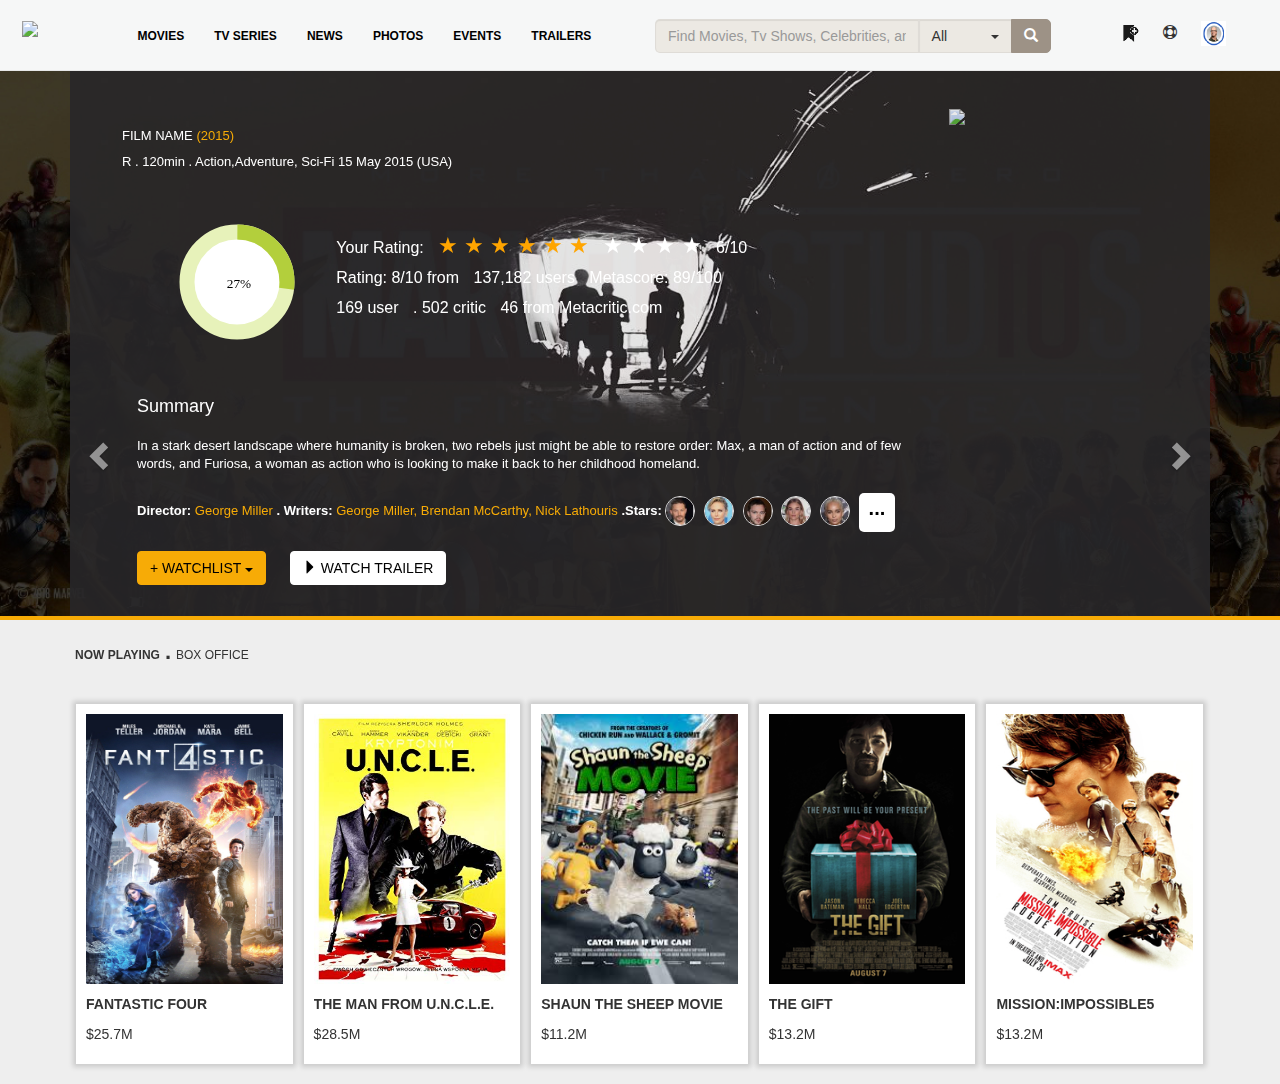
==== assign.html @ 1374ca65 "initial commit" ====
<!DOCTYPE html>
<html lang="en">
<head>
  <title>Assin</title>
  <meta charset="utf-8">
  <meta name="viewport" content="width=device-width, initial-scale=1">
  <link rel="stylesheet" href="https://maxcdn.bootstrapcdn.com/bootstrap/3.4.0/css/bootstrap.min.css">
  <script src="https://ajax.googleapis.com/ajax/libs/jquery/3.4.1/jquery.min.js"></script>
  <script src="https://maxcdn.bootstrapcdn.com/bootstrap/3.4.0/js/bootstrap.min.js"></script>
  <link rel="stylesheet" type="text/css" href="css/assign.css">
  <link rel="stylesheet" href="https://cdnjs.cloudflare.com/ajax/libs/font-awesome/4.7.0/css/font-awesome.min.css">
</head>
<body>
<nav class="navbar navbar-default navbar-fixed-top">
  <div class="container-fluid labs_header">
		<div class="col-lg-1 col-md-1 col-sm-3 col-xs-3 ">
			<a class="navbar-brand header_logo" href="#"><img src="images/imdplogo.png" class="img-responsive"></a>
		</div>
		 <!-- Brand and toggle get grouped for better mobile display -->
		<div class="navbar-header">
		  <button type="button" class="navbar-toggle collapsed" data-toggle="collapse" data-target="#bs-example-navbar-collapse-1" aria-expanded="false">
			<span class="sr-only">Toggle navigation</span>
			<span class="icon-bar"></span>
			<span class="icon-bar"></span>
			<span class="icon-bar"></span>
		  </button>
		</div>
		<div class="col-lg-5 col-md-5 col-sm-9 col-xs-12 header_menu_list">
			<div class="collapse navbar-collapse" id="bs-example-navbar-collapse-1">
			  <ul class="nav navbar-nav">
				<li><a href="#">MOVIES<span class="sr-only">(current)</span></a></li>
				<li><a href="#">TV SERIES</a></li>
				<li><a href="#">NEWS</a></li>
				<li><a href="#">PHOTOS</a></li>
				<li><a href="#">EVENTS</a></li>
				<li><a href="#">TRAILERS</a></li>
			  </ul>
			</div>
		</div>
		<div class="col-lg-4 col-md-4 col-sm-6 col-xs-12 paddingTop8 search_bar">
			<div class="input-group">
				<input type="hidden" name="search_param" value="all" id="search_param">         
				<input type="text" class="form-control" name="x" placeholder="Find Movies, Tv Shows, Celebrities, and More...">
				<div class="input-group-btn search-panel">
					<button type="button" class="btn btn-default dropdown-toggle" data-toggle="dropdown">
					  <span id="search_concept">All</span>  <span class="caret maginLeft40"></span>
					</button>
					<ul class="dropdown-menu" role="menu">
					  <li><a href="#contains"> <span class="glyphicon glyphicon-envelope text-danger"></span> Titles</a></li>
					  <li><a href="#its_equal"> <span class="glyphicon glyphicon-music text-warning"></span> TV Episodes</a></li>
					  <li><a href="#greather_than"> <span class="glyphicon glyphicon-user text-success"></span> Names</a></li>
					  <li><a href="#less_than"><span class="glyphicon glyphicon-book text-primary"></span> Companies </a></li>
					  <li class="divider"></li>
					  <li><a href="#all"> <span class="glyphicon glyphicon-picture text-info"></span> Movies</a></li>
					</ul>
				</div>
				<span class="input-group-btn">
					<button class="btn btn-default search_icon" type="button"><span class="glyphicon glyphicon-search"></span></button>
				</span>
			</div>
		</div>
		<div class="col-lg-2 col-md-2 col-sm-6 col-xs-4 pull-right profile_icons">
			<ul class="nav_right user_icons">
				<li>
					<img src="images/book_mark.png"style="width:18px;">
				</li>
				<li><i class="fa fa-support"></i></li>
				<li>
					<img src="images/profile_img.png" width="25px" height="25px" class="img-fluid">
				</li>
			</ul>
		</div>
   </div>
</nav>
<section class="banner">
	<div class="backgroundImg">
		<div class="container">
			<!-- Wrapper for slides -->
			<div class="carousel-inner">
			  <div class="item active">
				<img src="images/la.jpg" alt="Los Angeles" class="main_image">
					<div class="textImg">
						<div class="col-md-9 col-xs-12 movie_main_des">
							<h3 class="">FILM NAME <span class="yellowText">(2015)</span></h3>
							<p>R . 120min . Action,Adventure, Sci-Fi 15 May 2015 (USA)</p>
							<div class="col-md-3"><canvas id="myCanvas" width="200" height="200"></canvas></div>
							<div class="col-md-9 col-sm-6">
							<ul class="review_rating nopadding">
							<li>
								<span>Your Rating: </span>
								<span class="star_rating">&#x2605; &#x2605; &#x2605; &#x2605; &#x2605; &#x2605;</span> 
								<span class="star">&#x2605; &#x2605; &#x2605; &#x2605;</span>
								<span>6/10</span>  
							</li>
							<li>
								<span>Rating: 8/10 from</span>
								<span>137,182 users</span>
								<span>Metascore: 89/100</span>
							</li>
							<li>
								<span>169 user</span> . 
								<span>502 critic</span>
								<span>46 from Metacritic.com</span>
							</li>
							</ul>
							
							</div>
							<div class="col-md-12 col-sm-6 summary">
								<h5 class="paddingBottom10">Summary</h5>
								<p class="paddingBottom10 summary_description">In a stark desert landscape where humanity is broken, two rebels just might be able to restore order:
								Max, a man of action and of few words, and Furiosa, a woman as action who is looking to make it back to her childhood homeland.
								</p>
								<p class="paddingBottom15 summary_description"><b>Director:</b> <span class="yellowText">George Miller</span> <b>. Writers:</b> <span class="yellowText">George Miller, Brendan McCarthy, Nick Lathouris</span> 
								<b>.Stars:</b>
								<span class="fury_stars">
									<img src="images/tom_hardy.PNG"> 
									<img src="images/charlize.PNG">
									<img src="images/nicholas.PNG">
									<img src="images/rosie.PNG">
									<img src="images/zoe_kravitz.PNG">
								</span>
								<span class="tribel_dot">...</span>
								</p>
								<span>
									<div class="dropdown marginRight20">
										<button class="btn btn-primary dropdown-toggle watch_list" type="button" data-toggle="dropdown">+ WATCHLIST
										<span class="caret"></span></button>
									</div>
								</span>
								<span>
									<a href="#" class="btn btn-info watch_list">
										<span class="glyphicon glyphicon-triangle-right"></span> WATCH TRAILER
									</a>
								</span>
							</div>
						</div>
						<div class="col-md-3 col-sm-3 movie_image">
							<img src="images/Capture.png" class="img-responsive" style="height: 470px;">
						</div>
					</div>
			  </div>

			  <div class="item">
				<img src="images/chicago.jpg" alt="Chicago" style="width:100%;">
			  </div>
			
			  <div class="item">
				<img src="images/ny.jpg" alt="New york" style="width:100%;">
			  </div>
			</div>

			<!-- Left and right controls -->
			<a class="left carousel-control" href="#myCarousel" data-slide="prev">
			  <span class="glyphicon glyphicon-chevron-left"></span>
			  <span class="sr-only">Previous</span>
			</a>
			<a class="right carousel-control" href="#myCarousel" data-slide="next">
			  <span class="glyphicon glyphicon-chevron-right"></span>
			  <span class="sr-only">Next</span>
			</a>
		</div>
	</div>
</section>
<section class="now_playing">
	<div class="container">
	  <div class="row">
		<div class="col-lg-12 col-md-12 col-sm-12 col-xs-12">
		  <h6 class="text-uppercase pull-left headingText"><b>Now playing</b><span class="dot">.</span><span>Box Office</span></h6>
		</div>
		<div class="col-lg-12 col-md-12 col-sm-12 col-xs-12 movieListSection">
		   <div class="col-lg-3 col-md-3 col-sm-3 col-xs-12 hoverDiv">
			<img src="images/fant_four.jpg" class="img-responsive box-office" alt="img1">
			<p class="productName text-uppercase"><b>Fantastic four</b></p>
			<p class="productPrice">$25.7M</p>  
			<div class="overlay">
			  <img src="images/play-button.png" class="img-responsive playBtn" alt="play">
			</div>
		   </div>

			<div class="col-lg-3 col-md-3 col-sm-3 col-xs-12 hoverDiv">
			<img src="images/man_for.jpg" class="img-responsive box-office" alt="img1">
			<p class="productName text-uppercase"><b>The man from u.n.c.l.e.</b></p>
			<p class="productPrice">$28.5M</p>
			<div class="overlay">
			  <img src="images/play-button.png" class="img-responsive playBtn" alt="play">
			</div>
		   </div>

		   <div class="col-lg-3 col-md-3 col-sm-3 col-xs-12 hoverDiv">
			<img src="images/sheep.jpg" class="img-responsive box-office" alt="img1">
			<p class="productName text-uppercase"><b>Shaun the sheep movie</b></p>
			<p class="productPrice">$11.2M</p>
			<div class="overlay">
			  <img src="images/play-button.png" class="img-responsive playBtn" alt="play">
			</div>
		   </div>

		   <div class="col-lg-3 col-md-3 col-sm-3 col-xs-12 hoverDiv">
			<img src="images/the_gift.png" class="img-responsive box-office" alt="img1">
			<p class="productName text-uppercase"><b>The gift</b></p>
			<p class="productPrice">$13.2M</p>
			<div class="overlay">
			  <img src="images/play-button.png" class="img-responsive playBtn" alt="play">
			</div>
		   </div>
		   <div class="col-lg-3 col-md-3 col-sm-3 col-xs-12 hoverDiv">
			<img src="images/impossibe_five.jpg" class="img-responsive box-office" alt="img1">
			<p class="productName text-uppercase"><b>Mission:Impossible5</b></p>
			<p class="productPrice">$13.2M</p>
			<div class="overlay">
			  <img src="images/play-button.png" class="img-responsive playBtn" alt="play">
			</div>
		   </div>
		</div>
	  </div>
	</div>
</section>
<script>
var canvas = document.getElementById('myCanvas');
var context = canvas.getContext('2d');
var al=0;
var start=4.72;
var cw=context.canvas.width/2;
var ch=context.canvas.height/2;
var diff;
 
function progressBar(){
diff=(al/100)*Math.PI*2;
context.clearRect(0,0,400,200);
context.beginPath();
context.arc(cw,ch,50,0,2*Math.PI,false);
context.fillStyle='#FFF';
context.fill();
context.strokeStyle='#e7f2ba';
context.stroke();
context.fillStyle='#000';
context.strokeStyle='#b3cf3c';
context.textAlign='center';
context.lineWidth=15;
context.font = '10pt Verdana';
context.beginPath();
context.arc(cw,ch,50,start,diff+start,false);
context.stroke();
context.fillText(al+'%',cw+2,ch+6);
if(al>=56){
clearTimeout(bar);
}
 
al++;
}
 
var bar=setInterval(progressBar,30);
</script>
</body>
</html>
---- css/assign.css ----
body{
	padding-top: 71px;
	background-color:#eee;
}.searchbardiv{
	display: block;
	position: fixed;
	background: #7D1935 ;
	top: 50px;
	right: 0px;
	z-index: 1001;
	width: 100%;
	max-width: 100%;
	padding: 10px;
	margin: 0px;
}
.buttonsearch{
	position: fixed;
	top :18px;
	float: right;
	right: 0px;
	margin-right: 10px;
	background-color: transparent;
	border: 0px;
	-webkit-box-shadow: none;
	-moz-box-shadow: none;
	box-shadow: none;
}
.buttonsearch:hover{
	-webkit-box-shadow: none;
	-moz-box-shadow: none;
	box-shadow: none;
	border: 0px;

}
.buttonsearch:focus{
	-webkit-box-shadow: none;
	-moz-box-shadow: none;
	box-shadow: none;
	border: 0px;

}
#formsearch{
	display: none;
}
.glyphicon.glyphicon-search {
	font-size: 18px;
}
#searchbox {
	
	box-shadow: none;
	padding: 8px 14px;
}
#searchbox:hover {
	box-shadow: none;
}

.form-control:focus {
	border-color: #ccc;
	}



.navbar-toggle {
	margin-right: 35px;
	border: none;
	background: transparent !important;
}
.navbar-toggle:hover {
	background: transparent !important;
}
.navbar-toggle .icon-bar {
	width: 22px;
	transition: all 0.2s;
}
.navbar-toggle .top-bar {
	transform: rotate(45deg);
	transform-origin: 10% 10%;
}
.navbar-toggle .middle-bar {
	opacity: 0;
}
.navbar-toggle .bottom-bar {
	transform: rotate(-45deg);
	transform-origin: 10% 90%;
}
.navbar-toggle.collapsed .top-bar {
	transform: rotate(0);
}
.navbar-toggle.collapsed .middle-bar {
	opacity: 1;
}
.navbar-toggle.collapsed .bottom-bar {
	transform: rotate(0);
}
.pull-right{
	float:right;
}
.pull-left{
	float:left;
}
.nav_right li{
	display: inline-block;
}
.paddingTop10{
    padding-top: 10px;
}
.paddingTop20{
    padding-top: 20px;
}
.paddingTop30{
    padding-top: 30px;
}
.paddingBottom10{
    padding-bottom: 10px;
}
.paddingBottom15{
    padding-bottom: 15px;
}
.paddingBottom20{
    padding-bottom: 20px;
}
.paddingBottom30{
    padding-bottom: 30px;
}
.paddingTop8{
    padding-top: 8px;
}
.nav{
	font-size:12px;
}
.navbar-nav{
	font-weight:600;
}
.navbar-default .navbar-nav>li>a {
    color: #000;
}
.search_bar .form-control{
	background-color: #ece9e3;
    border-radius: 5px!important;
    border-bottom-right-radius: 0px!important;
    border-top-right-radius: 0px!important;
	border: 1px solid #9e9e9e29;
}
.search_bar .dropdown-toggle{
	background-color: #ece9e3;
    border-radius: 0px;
	border: 1px solid #9e9e9e29;
	box-shadow: inset 0 1px 1px rgba(0,0,0,.075);
}
.search_bar .search_icon{
    border-radius: 5px;
    background-color: #9d9286;
    border-bottom-left-radius: 0px;
    border-top-left-radius: 0px;
	border: 1px solid #9d9286;
}
.search_bar .glyphicon-search{
	color: #fff;
    font-size: 14px;
}
.user_icons li{
	padding-right: 20px;
	padding-top:10px;
}
.header_logo{
	padding: 10px 6px;
    margin: 0 auto;
	margin-left: 0px!important;
}
.maginLeft40{
	margin-left: 40px !important;
}
.labs_header{
	background-color: #f6f7f7;
	border: 1px solid #f6f7f7;
	height: 70px;
	padding: 10px 0px;
}
@media screen and (max-width:767px){
.header_menu_list{
	position: absolute;
    z-index: 99;
    background-color: #f5c518;
	border: 1px solid #f6f7f7;
}
.box-office {
    width: 100% !important;
    height: 375px !important;
}
.movieListSection .col-lg-3 {
    width: 100% !important;
}
.labs_header{
	height: auto;
}
.profile_icons{
	position: absolute;
    top: 9px;
    left: 50%;
    float: none!important;
}
.user_icons li {
    padding-right: 10px !important;
}
.profile_icons ul{
	padding:0px;
}
.navbar-default .navbar-toggle {
    z-index: 99999;
}
.summary h5, .textImg h5 , .summary_description , .movie_image{
    display: none;
}
.review_rating {
    font-size: 12px !important;
    margin-top: -31px !important;
    line-height: 25px !important;
}
.movie_main_des{
	padding:0px;
}
.watch_list{
	font-size:11px;
}
.textImg p, .textImg h3, .textImg h5 {
    font-size: 15px !important;
}
}
@media screen and (max-width:767px) and (orientation:landscape){
.header_logo {
    padding: 0px 6px !important;
}
.profile_icons {
    left: 72% !important;
}
.box-office {
    height: auto !important;
    width: auto !important;
    margin: 0 auto;
}
.summary h5, .textImg h5  {
    display: block !important;
}
.main_image {
    width: 100%;
    height: 483px !important;
}
.carousel-control .glyphicon-chevron-left, .carousel-control .glyphicon-chevron-right, .carousel-control .icon-next, .carousel-control .icon-prev {
    margin-top: 124px !important;
}
.box-office {
    height: auto !important;
    width: auto !important;
    margin: 0 auto;
}
}
@media screen and (min-width:320px) and (max-width: 360px) {
.profile_icons {
    padding: 0px;
}
}
@media screen and (min-width:768px) and (max-width:1024px) {
.search_bar{
  padding-bottom: 10px !important;
  padding-top: 15px !important;
}
.profile_icons ul{
	float:right;
}
.header_logo {
    padding: 10px 0px !important;
}
.user_icons li {
    padding-top: 15px !important;
}
.main_image{
	height: 575px !important;
}
.movieListSection .col-lg-3 {
    width: 22% !important;
    margin: 20px 12px 20px 6px !important;
}
.movie_image{
	display:none;
}
.watch_list{
	font-size:12px;
}
.summary{
	margin-top: -30%;
}
.review_rating {
    margin-top: -26px !important;
}
.carousel-control .glyphicon-chevron-left, .carousel-control .glyphicon-chevron-right, .carousel-control .icon-next, .carousel-control .icon-prev {
    margin-top: -166px !important;
}
}
@media screen and (min-width:768px) and (max-width:1024px) and (orientation:landscape){
.profile_icons ul {
    padding: 0px;
}
.navbar-default .navbar-nav>li>a {
    padding: 7px !important;
    margin-top: 7px;
}
.search_bar {
    padding-top: 8px !important;
}
.user_icons li {
    padding-top: 10px !important;
}
.movie_image{
	display:block !important;
}
.summary{
	margin-top: -6% !important;
}
.review_rating {
    margin-top: 49px !important;
}
.carousel-control .glyphicon-chevron-left, .carousel-control .glyphicon-chevron-right, .carousel-control .icon-next, .carousel-control .icon-prev {
    margin-top: -63px !important;
}
}
/* banner css start */
.carousel-control.left, .carousel-control.right{
	background:none;
}
.backgroundImg{
	background-image:url('../images/bgImg.jpg');
    background-repeat: no-repeat;
    background-size: cover;
	border-bottom:4px solid #f7ab06;
}

.carousel-inner img{
	opacity:0.9;
}
.textImg{
	position:absolute;
    top: 38px;
    left: 37px;
}
.textImg p,.textImg h3,.textImg h5{
	color:#fff;
	font-size:13px;
}
.btn-primary{
	background-color:#f7ab06;
	border-color:#f7ab06;
	color:#000;
}
.btn-primary:hover{
	background-color:#f7ab06;
	border-color:#f7ab06;
	color:#000;
}
.btn-info:hover{
	background-color:#fff;
	border-color:#fff;
	color:#000;
}
.main_image{
	width:100%;
	height: 545px !important;
}
.btn-info{
	background-color:#fff;
	border-color:#fff;
	color:#000;
}
.summary h5{
	font-size:18px;
}
.dropdown{
	display:inline-block;
}
.yellowText{
	color:#f7ab06;
}
.nopadding{
	padding:0px;
}
.review_rating{
	color: #fff;
    font-size: 16px;
    margin-top: 49px;
    line-height: 30px;
}
.review_rating li{
	list-style: none;
}
.review_rating li span{
	padding-right:10px;
}
.star_rating{
	color:orange; 
	font-size:22px;
}
.star{
	font-size:22px;
}
.fury_stars img{
	width: 30px;
    height: 30px;
    border-radius: 18px;
    border: 1px solid #fff;
    margin-right: 5px;
}
.tribel_dot{
	background-color: #fff;
    color: #000;
    padding: 4px 10px;
    border-radius: 5px;
    font-weight: 600;
    font-size: 20px;
    padding-bottom: 13px;
}
.marginRight20{
	margin-right: 20px;
}
.box-office {
	width: 200px;
    height: 270px;
}
/* banner css end */

/* now play css start */
  .productName{
      margin-top: 10px;
	  width: 100%;
	  overflow: hidden;
      white-space: nowrap;
      text-overflow: ellipsis;

    }
    .movieListSection{
      background: #eee;
      margin: 0 auto;
      float: none;
    }
    .movieListSection .col-lg-3{
      width: 19%;
	  background: #fff;
	  padding: 10px 10px;
	  margin: 20px 5px 20px 6px;
	  box-shadow: 0 0px 5px 3px rgba(0,0,0,.15);
    }
    .headingText{
      padding:10px 5px;
    }
	.dot{
	   padding: 5px;
	   font-size: 22px;
	   font-weight: 600;
	}
    .overlay {
      position: absolute;
      display: none;
      width: 91%;
      height: 72%;
      top: 11px;
      left: 10px;
      right: 0;
      bottom: 0;
      background-color: rgba(0,0,0,0.4);
      z-index: 2;
      cursor: pointer;
    }
    .hoverDiv{
      position: relative;
    }
    .hoverDiv:hover .overlay{
      display: block;
    }
    .playBtn{
      position: relative;
      margin: 0 auto;
      align-items: center;
      top: 45%;
    }

/* now play css end */
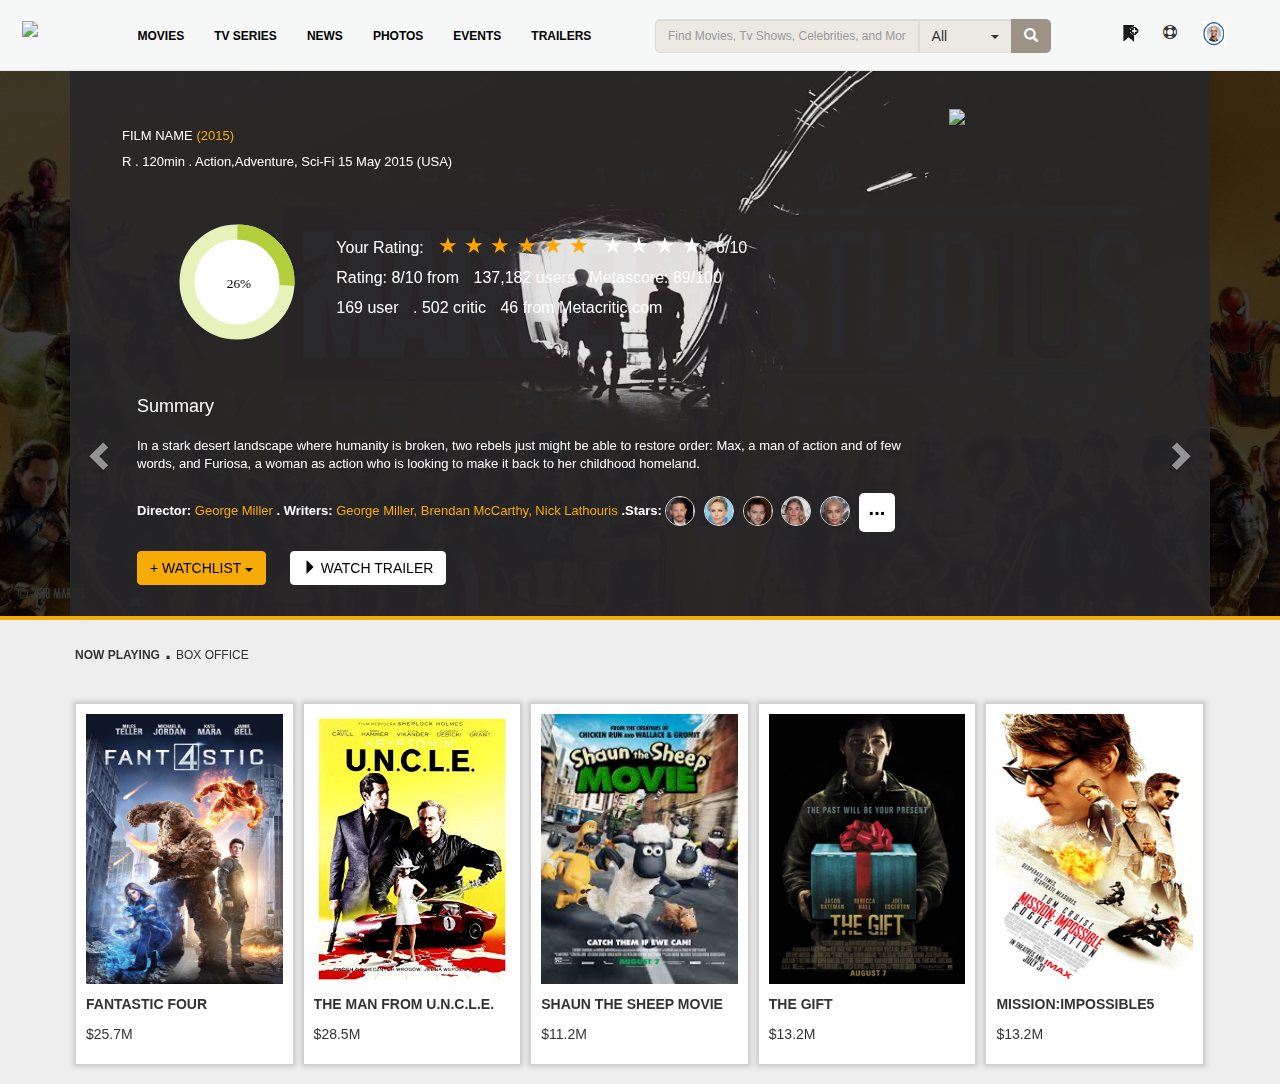
==== commit b4937265: "new changes" ====
--- a/assign.html
+++ b/assign.html
@@ -37,10 +37,10 @@
 			  </ul>
 			</div>
 		</div>
-		<div class="col-lg-4 col-md-4 col-sm-6 col-xs-12 paddingTop8 search_bar">
+		<div class="col-lg-4 col-md-4 col-sm-7 col-xs-12 paddingTop8 search_bar">
 			<div class="input-group">
 				<input type="hidden" name="search_param" value="all" id="search_param">         
-				<input type="text" class="form-control" name="x" placeholder="Find Movies, Tv Shows, Celebrities, and More...">
+				<input type="text" class="form-control searching_product" name="x" placeholder="Find Movies, Tv Shows, Celebrities, and More..." >
 				<div class="input-group-btn search-panel">
 					<button type="button" class="btn btn-default dropdown-toggle" data-toggle="dropdown">
 					  <span id="search_concept">All</span>  <span class="caret maginLeft40"></span>
@@ -59,7 +59,7 @@
 				</span>
 			</div>
 		</div>
-		<div class="col-lg-2 col-md-2 col-sm-6 col-xs-4 pull-right profile_icons">
+		<div class="col-lg-2 col-md-2 col-sm-5 col-xs-4 pull-right profile_icons">
 			<ul class="nav_right user_icons">
 				<li>
 					<img src="images/book_mark.png"style="width:18px;">
--- a/css/assign.css
+++ b/css/assign.css
@@ -44,6 +44,9 @@
 }
 .glyphicon.glyphicon-search {
 	font-size: 18px;
+}
+.searching_product{
+	font-size: 12px;
 }
 #searchbox {
 	
